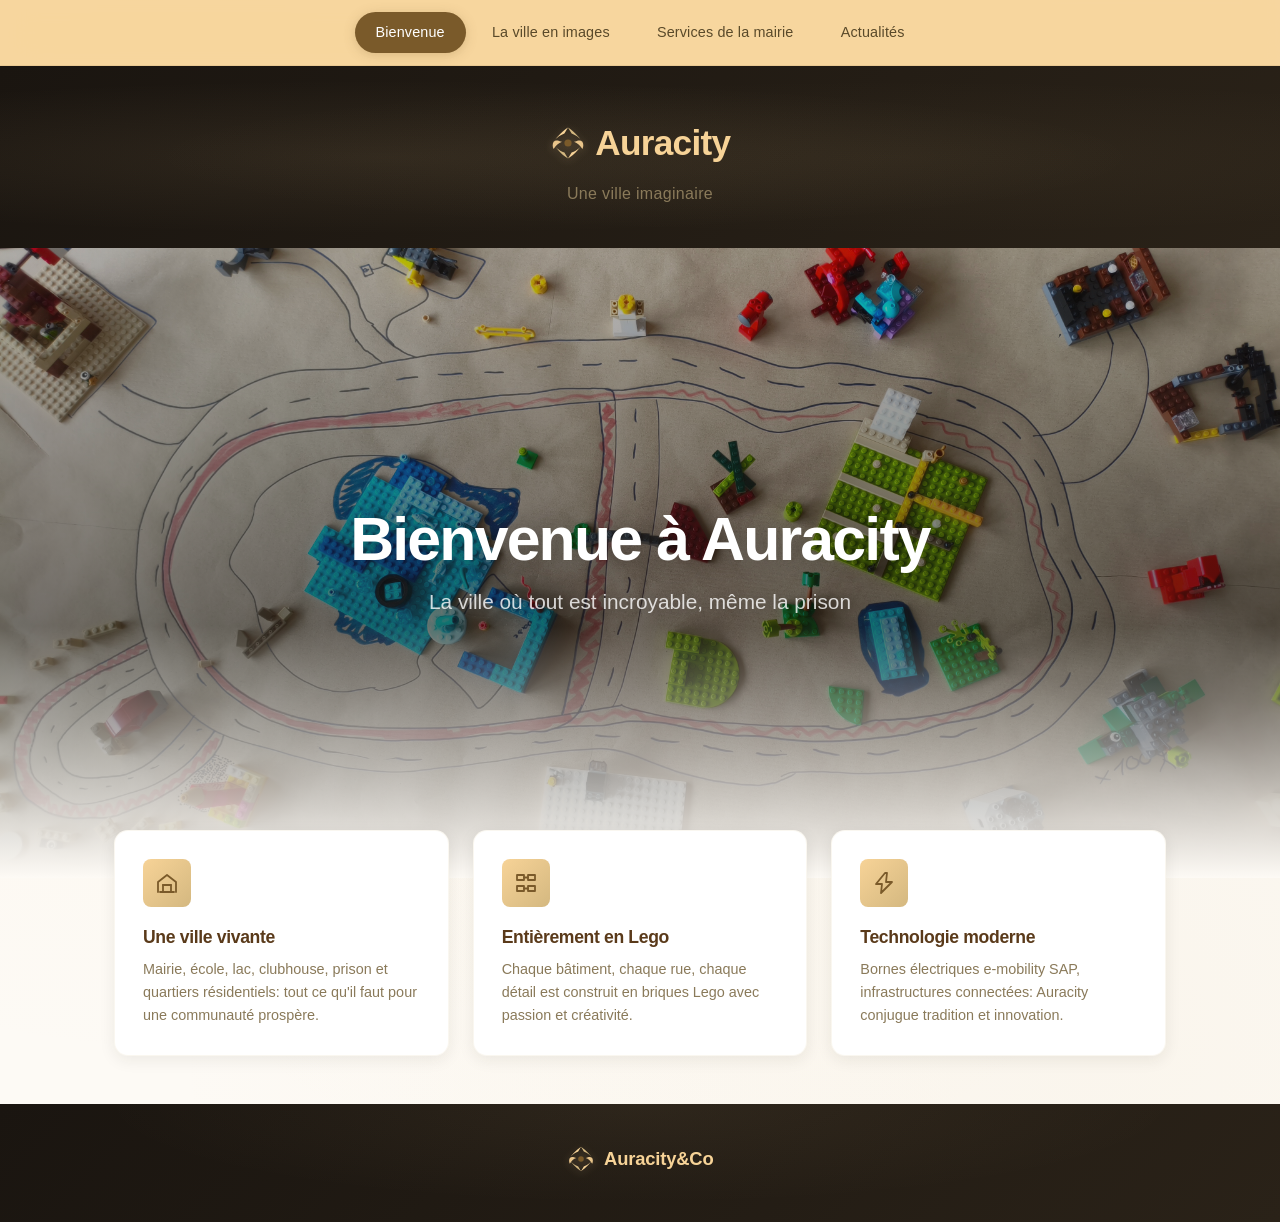
==== index.html @ ceb89134 "e" ====
<!DOCTYPE html>
<html lang="fr">
<head>
  <meta charset="UTF-8">
  <meta name="viewport" content="width=device-width, initial-scale=1.0">
  <title>Auracity — Ville Lego</title>
  <link rel="stylesheet" href="style.css">
</head>
<body>
  <nav>
    <a href="index.html" class="active">Bienvenue</a>
    <a href="images.html">La ville en images</a>
    <a href="mairie.html">Services de la mairie</a>
    <a href="actus.html">Actualités</a>
  </nav>

  <header>
    <h1><img src="logo.svg" alt="" class="header-logo"> Auracity</h1>
    <p class="sous-titre">Une ville imaginaire</p>
  </header>

  <section class="hero-full">
    <img src="Ville.jpg" alt="Vue d'Auracity">
    <div class="hero-text">
      <h1>Bienvenue à <span class="highlight">Auracity</span></h1>
      <p>La ville où tout est incroyable, même la prison</p>
    </div>
  </section>

  <div class="features">
    <div class="feature-card">
      <div class="feature-icon">
        <svg width="24" height="24" viewBox="0 0 24 24" fill="none" stroke="currentColor" stroke-width="1.8" stroke-linecap="round" stroke-linejoin="round">
          <path d="M3 21V11l9-7 9 7v10"/>
          <path d="M5 21h14"/>
          <path d="M8 21v-7h8v7"/>
          <path d="M8 14h8"/>
        </svg>
      </div>
      <h3>Une ville vivante</h3>
      <p>Mairie, école, lac, clubhouse, prison et quartiers résidentiels: tout ce qu'il faut pour une communauté prospère.</p>
    </div>
    <div class="feature-card">
      <div class="feature-icon">
        <svg width="24" height="24" viewBox="0 0 24 24" fill="none" stroke="currentColor" stroke-width="1.8" stroke-linecap="round" stroke-linejoin="round">
          <rect x="3" y="4" width="7" height="5"/>
          <rect x="14" y="4" width="7" height="5"/>
          <rect x="3" y="15" width="7" height="5"/>
          <rect x="14" y="15" width="7" height="5"/>
          <line x1="10" y1="6.5" x2="14" y2="6.5"/>
          <line x1="10" y1="17.5" x2="14" y2="17.5"/>
        </svg>
      </div>
      <h3>Entièrement en Lego</h3>
      <p>Chaque bâtiment, chaque rue, chaque détail est construit en briques Lego avec passion et créativité.</p>
    </div>
    <div class="feature-card">
      <div class="feature-icon">
        <svg width="24" height="24" viewBox="0 0 24 24" fill="none" stroke="currentColor" stroke-width="1.8" stroke-linecap="round" stroke-linejoin="round">
          <polygon points="13 2 4 13 10 13 9 22 20 11 14 11 15 2"/>
        </svg>
      </div>
      <h3>Technologie moderne</h3>
      <p>Bornes électriques e-mobility SAP, infrastructures connectées: Auracity conjugue tradition et innovation.</p>
    </div>
  </div>

  <footer>
    <div class="footer-logo">
      <img src="logo.svg" alt="Auracity">
      <span>Auracity&amp;Co</span>
    </div>
  </footer>
</body>
</html>
---- style.css ----
:root {
  --gold: #F7D397;
  --gold-light: #fcf7ee;
  --gold-medium: #d4b880;
  --gold-dark: #7a5a2a;
  --gold-deep: #5a3a1a;
  --text-primary: #2a2215;
  --text-secondary: #5a4a2a;
  --text-muted: #8a7a5a;
  --text-on-dark: #f5edd6;
  --bg-dark: #1a1510;
  --bg-dark-soft: #2a2218;
  --bg-warm: #fdfaf5;
  --bg-card: #ffffff;
  --shadow-sm: 0 1px 2px rgba(42, 34, 21, 0.06);
  --shadow-md: 0 4px 16px rgba(42, 34, 21, 0.08);
  --shadow-lg: 0 8px 32px rgba(42, 34, 21, 0.1);
  --shadow-xl: 0 16px 48px rgba(42, 34, 21, 0.14);
  --radius-sm: 8px;
  --radius-md: 14px;
  --radius-lg: 20px;
  --radius-xl: 28px;
  --font-sans: -apple-system, BlinkMacSystemFont, 'SF Pro Display', 'Helvetica Neue', Arial, sans-serif;
  --font-display: -apple-system, BlinkMacSystemFont, 'SF Pro Display', 'Helvetica Neue', Arial, sans-serif;
  --transition: 0.3s cubic-bezier(0.25, 0.1, 0.25, 1);
  --transition-slow: 0.5s cubic-bezier(0.25, 0.1, 0.25, 1);
}

*, *::before, *::after {
  box-sizing: border-box;
  margin: 0;
  padding: 0;
}

html {
  scroll-behavior: smooth;
}

body {
  font-family: var(--font-sans);
  background-color: var(--bg-warm);
  background-image:
    radial-gradient(ellipse at 15% 15%, rgba(247, 211, 151, 0.1) 0%, transparent 60%),
    radial-gradient(ellipse at 85% 85%, rgba(212, 184, 128, 0.07) 0%, transparent 60%),
    radial-gradient(ellipse at 50% 50%, rgba(247, 211, 151, 0.04) 0%, transparent 70%);
  color: var(--text-primary);
  line-height: 1.65;
  -webkit-font-smoothing: antialiased;
  -moz-osx-font-smoothing: grayscale;
}

/* Animations globales */
@keyframes fadeInUp {
  from { opacity: 0; transform: translateY(24px); }
  to   { opacity: 1; transform: translateY(0); }
}

@keyframes fadeIn {
  from { opacity: 0; }
  to   { opacity: 1; }
}

@keyframes scaleIn {
  from { opacity: 0; transform: scale(0.95); }
  to   { opacity: 1; transform: scale(1); }
}

/* Navbar */
nav {
  display: flex;
  justify-content: center;
  align-items: center;
  gap: 0.35rem;
  background: rgba(247, 211, 151, 0.92);
  backdrop-filter: blur(16px) saturate(180%);
  -webkit-backdrop-filter: blur(16px) saturate(180%);
  padding: 0.75rem 1.5rem;
  position: sticky;
  top: 0;
  z-index: 100;
  border-bottom: 1px solid rgba(122, 90, 42, 0.1);
  animation: fadeIn 0.6s ease;
}

nav a {
  color: var(--text-secondary);
  text-decoration: none;
  padding: 0.55rem 1.3rem;
  border-radius: 100px;
  font-size: 0.9rem;
  font-weight: 500;
  letter-spacing: 0.01em;
  transition: var(--transition);
  position: relative;
}

nav a::after {
  content: '';
  position: absolute;
  bottom: 4px;
  left: 50%;
  width: 0;
  height: 2px;
  background: var(--gold-dark);
  border-radius: 2px;
  transition: var(--transition);
  transform: translateX(-50%);
}

nav a:hover {
  background: rgba(122, 90, 42, 0.08);
  color: var(--gold-dark);
}

nav a:hover::after {
  width: 60%;
}

nav a.active {
  background: var(--gold-dark);
  color: #fff;
  box-shadow: 0 2px 12px rgba(122, 90, 42, 0.25);
}

nav a.active::after {
  display: none;
}

/* Header */
header {
  text-align: center;
  padding: 3rem 1.5rem 2.5rem;
  background: linear-gradient(135deg, var(--bg-dark) 0%, var(--bg-dark-soft) 100%);
  color: var(--gold);
  position: relative;
  overflow: hidden;
}

header::before {
  content: '';
  position: absolute;
  inset: 0;
  background:
    radial-gradient(ellipse at 30% 50%, rgba(247, 211, 151, 0.08) 0%, transparent 60%),
    radial-gradient(ellipse at 70% 50%, rgba(212, 184, 128, 0.05) 0%, transparent 60%);
  pointer-events: none;
}

header h1 {
  font-family: var(--font-display);
  font-size: 2.2rem;
  font-weight: 700;
  color: var(--gold);
  margin: 0;
  display: flex;
  align-items: center;
  justify-content: center;
  gap: 0.6rem;
  letter-spacing: -0.02em;
  position: relative;
  animation: fadeInUp 0.7s ease;
}

.header-logo {
  width: 36px;
  height: 36px;
  vertical-align: middle;
  filter: drop-shadow(0 2px 4px rgba(247, 211, 151, 0.3));
}

.sous-titre {
  font-size: 1rem;
  color: var(--text-muted);
  margin-top: 0.5rem;
  font-weight: 400;
  letter-spacing: 0.02em;
  position: relative;
  animation: fadeInUp 0.7s ease 0.15s both;
  text-align: center;
}

/* Hero */
.hero {
  position: relative;
  width: 100%;
  overflow: hidden;
}

.hero img {
  width: 100%;
  height: auto;
  display: block;
}

.hero-overlay {
  position: relative;
}

.hero-overlay::after {
  content: '';
  position: absolute;
  bottom: 0;
  left: 0;
  right: 0;
  height: 50%;
  background: linear-gradient(to top, var(--bg-warm) 0%, transparent 100%);
  pointer-events: none;
}

.hero-content {
  position: absolute;
  bottom: 10%;
  left: 50%;
  transform: translateX(-50%);
  text-align: center;
  max-width: 700px;
  width: 90%;
  z-index: 2;
}

.hero-content h1 {
  font-family: var(--font-display);
  font-size: clamp(1.8rem, 4vw, 3rem);
  font-weight: 700;
  color: #fff;
  margin: 0;
  text-shadow: 0 2px 20px rgba(0,0,0,0.3);
  letter-spacing: -0.02em;
  line-height: 1.15;
}

.hero-content h1 .highlight {
  color: var(--gold);
}

.hero-content .hero-sub {
  font-size: clamp(1rem, 2vw, 1.25rem);
  color: rgba(255,255,255,0.85);
  margin-top: 0.75rem;
  font-weight: 400;
  text-shadow: 0 1px 10px rgba(0,0,0,0.2);
}

.hero-texte {
  padding: 2.5rem 2rem;
  background: var(--bg-card);
  max-width: 800px;
  margin: -2rem auto 0;
  position: relative;
  z-index: 3;
  border-radius: var(--radius-lg);
  box-shadow: var(--shadow-lg);
}

.hero-texte h2 {
  font-family: var(--font-display);
  font-size: 1.5rem;
  font-weight: 600;
  color: var(--gold-dark);
  margin-bottom: 1rem;
  text-align: center;
}

.hero-texte p {
  color: var(--text-secondary);
  font-size: 1.05rem;
  line-height: 1.7;
  max-width: 650px;
  margin: 0 auto;
  text-align: center;
}

/* Typographie */
h1, h2, h3 {
  font-family: var(--font-display);
  font-weight: 600;
  letter-spacing: -0.02em;
}

h1 {
  color: var(--gold-dark);
  font-size: 2rem;
  text-align: center;
}

h2 {
  color: var(--gold-dark);
  font-size: 1.65rem;
  text-align: center;
  margin-bottom: 1.5rem;
}

h3 {
  color: var(--gold-deep);
  font-size: 1.2rem;
  margin-bottom: 0.5rem;
}

p {
  color: var(--text-secondary);
  line-height: 1.7;
}

/* Main */
main {
  max-width: 1100px;
  margin: 0 auto;
  padding: 3rem 1.5rem;
}

/* Section titles */
.section-title {
  text-align: center;
  margin-bottom: 2.5rem;
}

.section-title h2 {
  font-size: 2rem;
  font-weight: 700;
  margin-bottom: 0.5rem;
}

.section-title p {
  color: var(--text-muted);
  font-size: 1.05rem;
  max-width: 500px;
  margin: 0 auto;
}

/* Grille cartes */
.grille {
  display: grid;
  grid-template-columns: 1fr;
  gap: 1.75rem;
}

@media (min-width: 640px) {
  .grille {
    grid-template-columns: repeat(2, 1fr);
  }
}

@media (min-width: 900px) {
  .grille {
    grid-template-columns: repeat(3, 1fr);
  }
}

.carte {
  background: var(--bg-card);
  border-radius: var(--radius-md);
  overflow: hidden;
  box-shadow: var(--shadow-sm);
  transition: var(--transition);
  animation: fadeInUp 0.6s ease both;
  border: 1px solid rgba(212, 184, 128, 0.15);
}

.carte:nth-child(1) { animation-delay: 0.05s; }
.carte:nth-child(2) { animation-delay: 0.1s; }
.carte:nth-child(3) { animation-delay: 0.15s; }
.carte:nth-child(4) { animation-delay: 0.2s; }
.carte:nth-child(5) { animation-delay: 0.25s; }
.carte:nth-child(6) { animation-delay: 0.3s; }

.carte:hover {
  transform: translateY(-6px);
  box-shadow: var(--shadow-xl);
  border-color: var(--gold-medium);
}

.carte img {
  width: 100%;
  height: 220px;
  object-fit: cover;
  display: block;
  transition: var(--transition-slow);
}

.carte:hover img {
  transform: scale(1.05);
}

.carte-sketch {
  width: 100%;
  height: 220px;
  display: grid;
  place-items: center;
  background: linear-gradient(135deg, #fcf7ee 0%, #f7d397 100%);
  overflow: hidden;
}

.carte-sketch .sketch-icon {
  width: 120px;
  height: 120px;
  border-radius: 16px;
  background: linear-gradient(135deg, #f7d397 0%, #d4b880 100%);
  display: flex;
  align-items: center;
  justify-content: center;
}

.carte-sketch svg {
  width: 60px;
  height: 60px;
  stroke: #7a5a2a;
  stroke-width: 1.8;
  fill: none;
}

.carte-contenu {
  padding: 1.25rem 1.5rem 1.5rem;
}

.carte-contenu h3 {
  font-size: 1.1rem;
  margin-bottom: 0.4rem;
}

.carte-contenu p {
  font-size: 0.925rem;
  color: var(--text-muted);
  line-height: 1.6;
}

/* Hero full avec overlay pour la page d'accueil */
.hero-full {
  position: relative;
  width: 100%;
  min-height: 70vh;
  display: flex;
  align-items: center;
  justify-content: center;
  overflow: hidden;
}

.hero-full img {
  position: absolute;
  inset: 0;
  width: 100%;
  height: 100%;
  object-fit: cover;
}

.hero-full::after {
  content: '';
  position: absolute;
  inset: 0;
  background: linear-gradient(
    to top,
    var(--bg-warm) 0%,
    rgba(26, 21, 16, 0.6) 40%,
    rgba(26, 21, 16, 0.3) 100%
  );
}

.hero-full .hero-text {
  position: relative;
  z-index: 2;
  text-align: center;
  padding: 2rem;
  max-width: 750px;
  animation: fadeInUp 0.8s ease;
}

.hero-full .hero-text h1 {
  font-size: clamp(2.2rem, 5vw, 3.8rem);
  font-weight: 700;
  color: #fff;
  text-shadow: 0 2px 30px rgba(0,0,0,0.3);
  letter-spacing: -0.03em;
  line-height: 1.1;
  margin-bottom: 0.75rem;
}

.hero-full .hero-text p {
  font-size: clamp(1rem, 2vw, 1.3rem);
  color: rgba(255, 255, 255, 0.8);
  font-weight: 400;
  text-shadow: 0 1px 15px rgba(0,0,0,0.2);
  max-width: 550px;
  margin: 0 auto;
}

/* Features section */
.features {
  display: grid;
  grid-template-columns: 1fr;
  gap: 1.5rem;
  padding: 0 1.5rem 3rem;
  max-width: 1100px;
  margin: -3rem auto 0;
  position: relative;
  z-index: 3;
}

@media (min-width: 640px) {
  .features {
    grid-template-columns: repeat(2, 1fr);
  }
}

@media (min-width: 900px) {
  .features {
    grid-template-columns: repeat(3, 1fr);
  }
}

.feature-card {
  background: var(--bg-card);
  border-radius: var(--radius-md);
  padding: 1.75rem;
  box-shadow: var(--shadow-md);
  border: 1px solid rgba(212, 184, 128, 0.12);
  transition: var(--transition);
  animation: fadeInUp 0.6s ease both;
}

.feature-card:nth-child(1) { animation-delay: 0.1s; }
.feature-card:nth-child(2) { animation-delay: 0.2s; }
.feature-card:nth-child(3) { animation-delay: 0.3s; }

.feature-card:hover {
  transform: translateY(-4px);
  box-shadow: var(--shadow-lg);
  border-color: var(--gold-medium);
}

.feature-icon {
  width: 48px;
  height: 48px;
  border-radius: var(--radius-sm);
  background: linear-gradient(135deg, var(--gold) 0%, var(--gold-medium) 100%);
  display: flex;
  align-items: center;
  justify-content: center;
  font-size: 1.4rem;
  margin-bottom: 1rem;
  color: var(--gold-dark);
}

.feature-card h3 {
  font-size: 1.1rem;
  font-weight: 600;
  margin-bottom: 0.4rem;
}

.feature-card p {
  font-size: 0.9rem;
  color: var(--text-muted);
  line-height: 1.6;
}

/* Page mairie - services */
.services-grid {
  display: grid;
  grid-template-columns: 1fr;
  gap: 1.25rem;
  margin-top: 2rem;
}

@media (min-width: 640px) {
  .services-grid {
    grid-template-columns: repeat(2, 1fr);
  }
}

.service-card {
  background: var(--bg-card);
  border-radius: var(--radius-md);
  padding: 1.75rem;
  box-shadow: var(--shadow-sm);
  border: 1px solid rgba(212, 184, 128, 0.12);
  transition: var(--transition);
  display: flex;
  align-items: flex-start;
  gap: 1rem;
  animation: fadeInUp 0.6s ease both;
}

.service-card:nth-child(1) { animation-delay: 0.05s; }
.service-card:nth-child(2) { animation-delay: 0.1s; }
.service-card:nth-child(3) { animation-delay: 0.15s; }
.service-card:nth-child(4) { animation-delay: 0.2s; }

.service-card:hover {
  transform: translateY(-3px);
  box-shadow: var(--shadow-lg);
  border-color: var(--gold-medium);
}

.service-icon {
  width: 44px;
  height: 44px;
  min-width: 44px;
  border-radius: var(--radius-sm);
  background: linear-gradient(135deg, var(--gold-light) 0%, var(--gold) 100%);
  display: flex;
  align-items: center;
  justify-content: center;
  font-size: 1.3rem;
  color: var(--gold-dark);
}

.service-text h4 {
  font-size: 1rem;
  font-weight: 600;
  color: var(--gold-dark);
  margin-bottom: 0.25rem;
}

.service-text p {
  font-size: 0.88rem;
  color: var(--text-muted);
  line-height: 1.5;
}

/* Hero small for inner pages */
.hero-small {
  position: relative;
  height: 40vh;
  min-height: 280px;
  display: flex;
  align-items: center;
  justify-content: center;
  overflow: hidden;
}

.hero-small img {
  position: absolute;
  inset: 0;
  width: 100%;
  height: 100%;
  object-fit: cover;
}

.hero-small::after {
  content: '';
  position: absolute;
  inset: 0;
  background: linear-gradient(
    to top,
    var(--bg-warm) 0%,
    rgba(26, 21, 16, 0.5) 50%,
    rgba(26, 21, 16, 0.2) 100%
  );
}

.hero-small .hero-text {
  position: relative;
  z-index: 2;
  text-align: center;
  padding: 1.5rem;
}

.hero-small .hero-text h1 {
  font-size: clamp(1.8rem, 4vw, 2.8rem);
  color: #fff;
  text-shadow: 0 2px 20px rgba(0,0,0,0.3);
  font-weight: 700;
  letter-spacing: -0.02em;
}

.hero-small .hero-text p {
  color: rgba(255, 255, 255, 0.75);
  font-size: 1.05rem;
  margin-top: 0.4rem;
}

/* Réservation rendez-vous */
.rdv-card {
  background: var(--bg-card);
  border-radius: var(--radius-lg);
  padding: 2.25rem;
  box-shadow: var(--shadow-lg);
  border: 1px solid rgba(212, 184, 128, 0.15);
  max-width: 580px;
  margin: 1.5rem auto 0;
  animation: fadeInUp 0.6s ease;
}

.rdv-card label {
  display: block;
  font-size: 0.85rem;
  font-weight: 600;
  color: var(--gold-dark);
  margin-bottom: 0.35rem;
  letter-spacing: 0.02em;
}

.rdv-card label:not(:first-of-type) {
  margin-top: 1.25rem;
}

.rdv-card input,
.rdv-card select,
.rdv-card textarea {
  width: 100%;
  padding: 0.7rem 1rem;
  border: 1.5px solid rgba(212, 184, 128, 0.25);
  border-radius: var(--radius-sm);
  font-family: var(--font-sans);
  font-size: 0.95rem;
  color: var(--text-primary);
  background: var(--bg-warm);
  transition: var(--transition);
  outline: none;
}

.rdv-card input:focus,
.rdv-card select:focus,
.rdv-card textarea:focus {
  border-color: var(--gold-dark);
  box-shadow: 0 0 0 3px rgba(122, 90, 42, 0.1);
}

.rdv-card textarea {
  resize: vertical;
}

.rdv-card button {
  display: inline-flex;
  align-items: center;
  justify-content: center;
  gap: 0.5rem;
  width: 100%;
  margin-top: 1.5rem;
  padding: 0.8rem 1.5rem;
  border: none;
  border-radius: var(--radius-sm);
  background: linear-gradient(135deg, var(--gold-dark) 0%, var(--gold-deep) 100%);
  color: #fff;
  font-family: var(--font-sans);
  font-size: 1rem;
  font-weight: 600;
  cursor: pointer;
  transition: var(--transition);
  letter-spacing: 0.01em;
}

.rdv-card button:hover {
  transform: translateY(-2px);
  box-shadow: 0 4px 16px rgba(122, 90, 42, 0.3);
}

.rdv-card button:active {
  transform: translateY(0);
}

.rdv-success {
  max-width: 580px;
  margin: 1rem auto 0;
  padding: 1rem 1.25rem;
  background: linear-gradient(135deg, rgba(247, 211, 151, 0.15) 0%, rgba(212, 184, 128, 0.15) 100%);
  border: 1px solid var(--gold-medium);
  border-radius: var(--radius-sm);
  color: var(--gold-dark);
  font-size: 0.95rem;
  font-weight: 500;
  text-align: center;
  animation: fadeInUp 0.4s ease;
}

.rdv-success a {
  color: var(--gold-deep);
  font-weight: 600;
  text-decoration: underline;
}

.rdv-success a:hover {
  color: var(--gold-dark);
}

/* Footer */
footer {
  text-align: center;
  padding: 2.5rem 1.5rem;
  background: linear-gradient(135deg, var(--bg-dark) 0%, var(--bg-dark-soft) 100%);
  color: var(--text-on-dark);
  position: relative;
  overflow: hidden;
}

footer::before {
  content: '';
  position: absolute;
  inset: 0;
  background:
    radial-gradient(ellipse at 50% 0%, rgba(247, 211, 151, 0.06) 0%, transparent 60%);
  pointer-events: none;
}

.footer-logo {
  display: inline-flex;
  align-items: center;
  gap: 0.6rem;
  color: var(--gold);
  font-size: 1.15rem;
  font-weight: 600;
  letter-spacing: -0.01em;
  position: relative;
}

.footer-logo img {
  width: 28px;
  height: 28px;
  filter: drop-shadow(0 2px 4px rgba(247, 211, 151, 0.3));
}

.footer-divider {
  width: 40px;
  height: 2px;
  background: linear-gradient(90deg, transparent, var(--gold-medium), transparent);
  margin: 1rem auto;
  border: none;
}

/* Responsive */
@media (max-width: 639px) {
  header {
    padding: 2rem 1rem 1.5rem;
  }

  header h1 {
    font-size: 1.6rem;
  }

  nav {
    gap: 0.15rem;
    padding: 0.6rem 0.75rem;
  }

  nav a {
    font-size: 0.78rem;
    padding: 0.45rem 0.85rem;
  }

  .hero-texte {
    padding: 1.5rem 1.25rem;
    margin: -1.5rem 0.75rem 0;
    border-radius: var(--radius-md);
  }

  .hero-texte h2 {
    font-size: 1.25rem;
  }

  .hero-texte p {
    font-size: 0.95rem;
  }

  .carte-contenu {
    padding: 1rem 1.25rem 1.25rem;
  }

  .carte img {
    height: 180px;
  }

  main {
    padding: 2rem 1rem;
  }

  .service-card {
    flex-direction: column;
  }

  .hero-full {
    min-height: 55vh;
  }

  .hero-small {
    height: 30vh;
    min-height: 200px;
  }

  .features {
    margin-top: -2rem;
    padding: 0 1rem 2rem;
  }
}
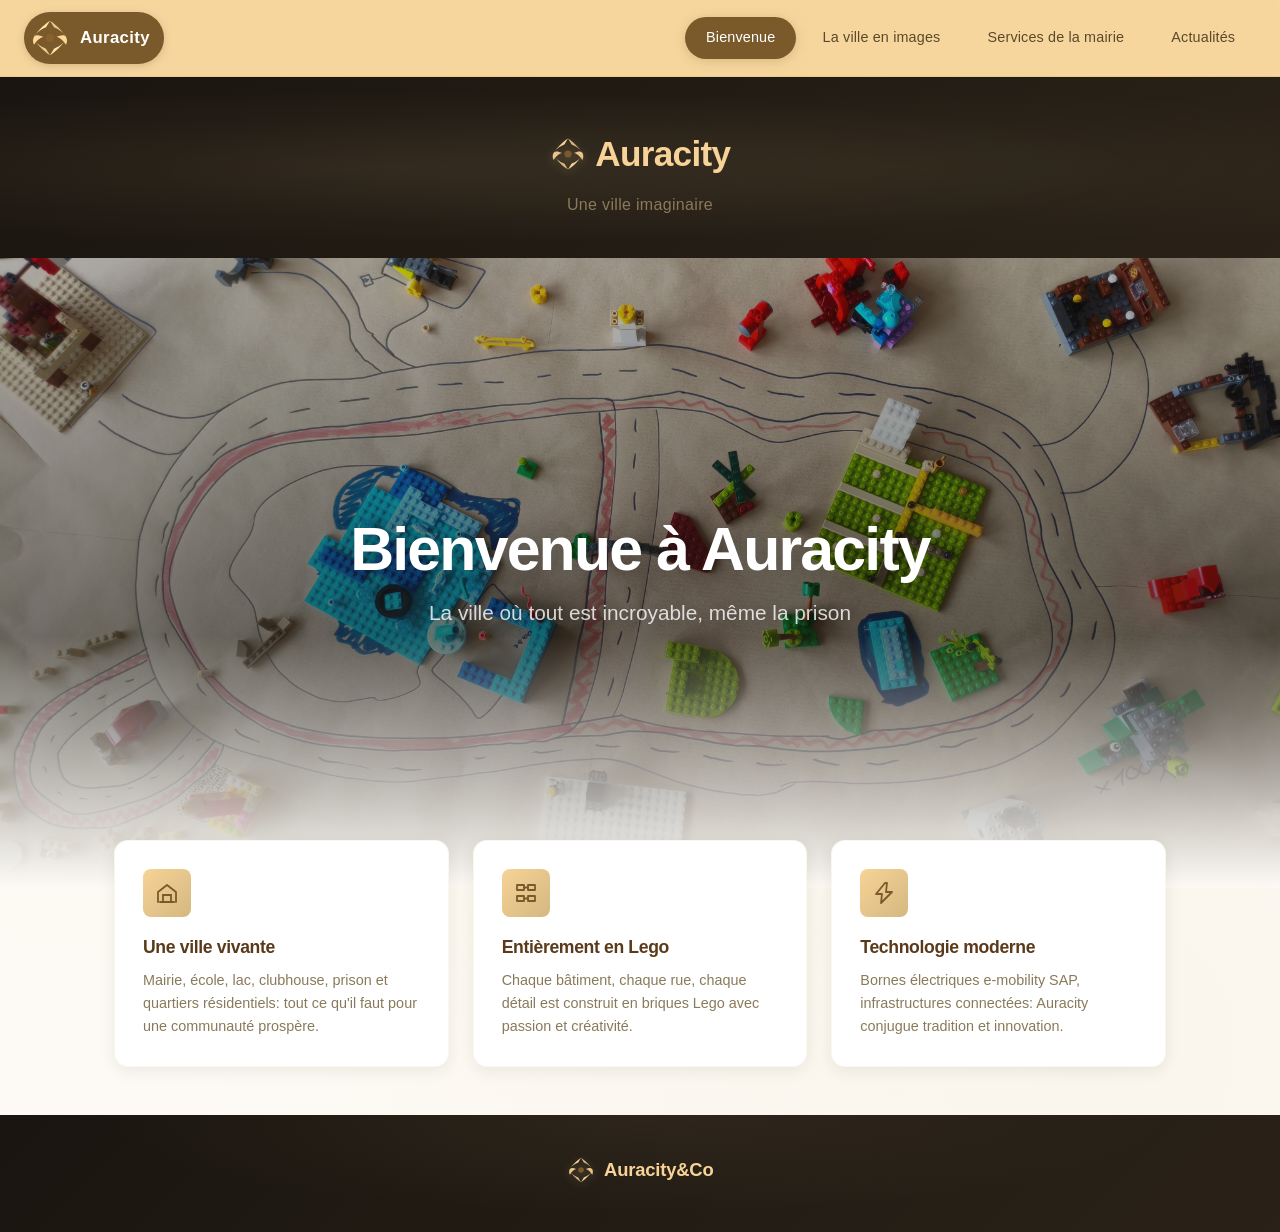
==== commit b1462664: "finally" ====
--- a/index.html
+++ b/index.html
@@ -8,10 +8,13 @@
 </head>
 <body>
   <nav>
-    <a href="index.html" class="active">Bienvenue</a>
-    <a href="images.html">La ville en images</a>
-    <a href="mairie.html">Services de la mairie</a>
-    <a href="actus.html">Actualités</a>
+    <a href="index.html" class="nav-logo"><img src="logo.svg" alt="Auracity"><span>Auracity</span></a>
+    <div class="nav-links">
+      <a href="index.html" class="active">Bienvenue</a>
+      <a href="images.html">La ville en images</a>
+      <a href="mairie.html">Services de la mairie</a>
+      <a href="actus.html">Actualités</a>
+    </div>
   </nav>
 
   <header>
--- a/style.css
+++ b/style.css
@@ -68,7 +68,7 @@
 /* Navbar */
 nav {
   display: flex;
-  justify-content: center;
+  justify-content: space-between;
   align-items: center;
   gap: 0.35rem;
   background: rgba(247, 211, 151, 0.92);
@@ -80,6 +80,46 @@
   z-index: 100;
   border-bottom: 1px solid rgba(122, 90, 42, 0.1);
   animation: fadeIn 0.6s ease;
+}
+
+.nav-logo {
+  display: flex;
+  align-items: center;
+  gap: 10px;
+  flex-shrink: 0;
+  padding: 6px 14px 6px 6px;
+  border-radius: 100px;
+  background: var(--gold-dark);
+  box-shadow: 0 2px 8px rgba(0, 0, 0, 0.15);
+  transition: var(--transition);
+}
+
+.nav-logo:hover {
+  background: var(--gold-deep);
+  box-shadow: 0 4px 12px rgba(0, 0, 0, 0.25);
+}
+
+.nav-logo img {
+  display: block;
+  width: 40px;
+  height: 40px;
+  filter: brightness(1.1);
+}
+
+.nav-logo span {
+  color: #fff;
+  font-size: 1.05rem;
+  font-weight: 600;
+  letter-spacing: 0.02em;
+}
+
+.nav-logo::after {
+  display: none;
+}
+
+.nav-links {
+  display: flex;
+  gap: 0.35rem;
 }
 
 nav a {
@@ -815,6 +855,121 @@
   border: none;
 }
 
+/* Article detail page */
+.article-detail {
+  max-width: 800px;
+  margin: 0 auto;
+  padding: 3rem 1.5rem;
+  animation: fadeInUp 0.6s ease;
+}
+
+.article-detail .article-icon {
+  width: 100px;
+  height: 100px;
+  border-radius: 20px;
+  background: linear-gradient(135deg, #f7d397 0%, #d4b880 100%);
+  display: flex;
+  align-items: center;
+  justify-content: center;
+  margin: 0 auto 2rem;
+}
+
+.article-detail .article-icon svg {
+  width: 50px;
+  height: 50px;
+  stroke: #7a5a2a;
+  stroke-width: 1.8;
+  fill: none;
+}
+
+.article-detail h1 {
+  font-size: 2rem;
+  text-align: center;
+  margin-bottom: 1.5rem;
+  color: var(--gold-deep);
+}
+
+.article-detail p {
+  font-size: 1.1rem;
+  color: var(--text-secondary);
+  line-height: 1.8;
+  max-width: 650px;
+  margin: 0 auto 2rem;
+  text-align: center;
+}
+
+.article-detail .article-body {
+  background: var(--bg-card);
+  border-radius: var(--radius-lg);
+  padding: 2.5rem;
+  box-shadow: var(--shadow-lg);
+  border: 1px solid rgba(212, 184, 128, 0.15);
+}
+
+.article-detail .article-body p {
+  text-align: left;
+  margin-bottom: 1rem;
+}
+
+.article-detail .article-body p:last-child {
+  margin-bottom: 0;
+}
+
+.article-back {
+  display: inline-flex;
+  align-items: center;
+  gap: 0.5rem;
+  color: var(--gold-dark);
+  text-decoration: none;
+  font-weight: 600;
+  font-size: 0.95rem;
+  margin-top: 2.5rem;
+  padding: 0.6rem 1.25rem;
+  border-radius: 100px;
+  border: 1.5px solid var(--gold-medium);
+  transition: var(--transition);
+}
+
+.article-back:hover {
+  background: var(--gold-dark);
+  color: #fff;
+  border-color: var(--gold-dark);
+}
+
+.article-back svg {
+  width: 18px;
+  height: 18px;
+  stroke: currentColor;
+  fill: none;
+  stroke-width: 2;
+  stroke-linecap: round;
+  stroke-linejoin: round;
+}
+
+.carte-link {
+  text-decoration: none;
+  color: inherit;
+  display: block;
+  border-radius: var(--radius-md);
+  transition: var(--transition);
+}
+
+.carte-link:hover .carte {
+  transform: translateY(-6px);
+  box-shadow: var(--shadow-xl);
+  border-color: var(--gold-medium);
+}
+
+.carte-link .carte:hover {
+  transform: translateY(-6px);
+  box-shadow: var(--shadow-xl);
+  border-color: var(--gold-medium);
+}
+
+.carte-link .carte {
+  animation: fadeInUp 0.6s ease both;
+}
+
 /* Responsive */
 @media (max-width: 639px) {
   header {
